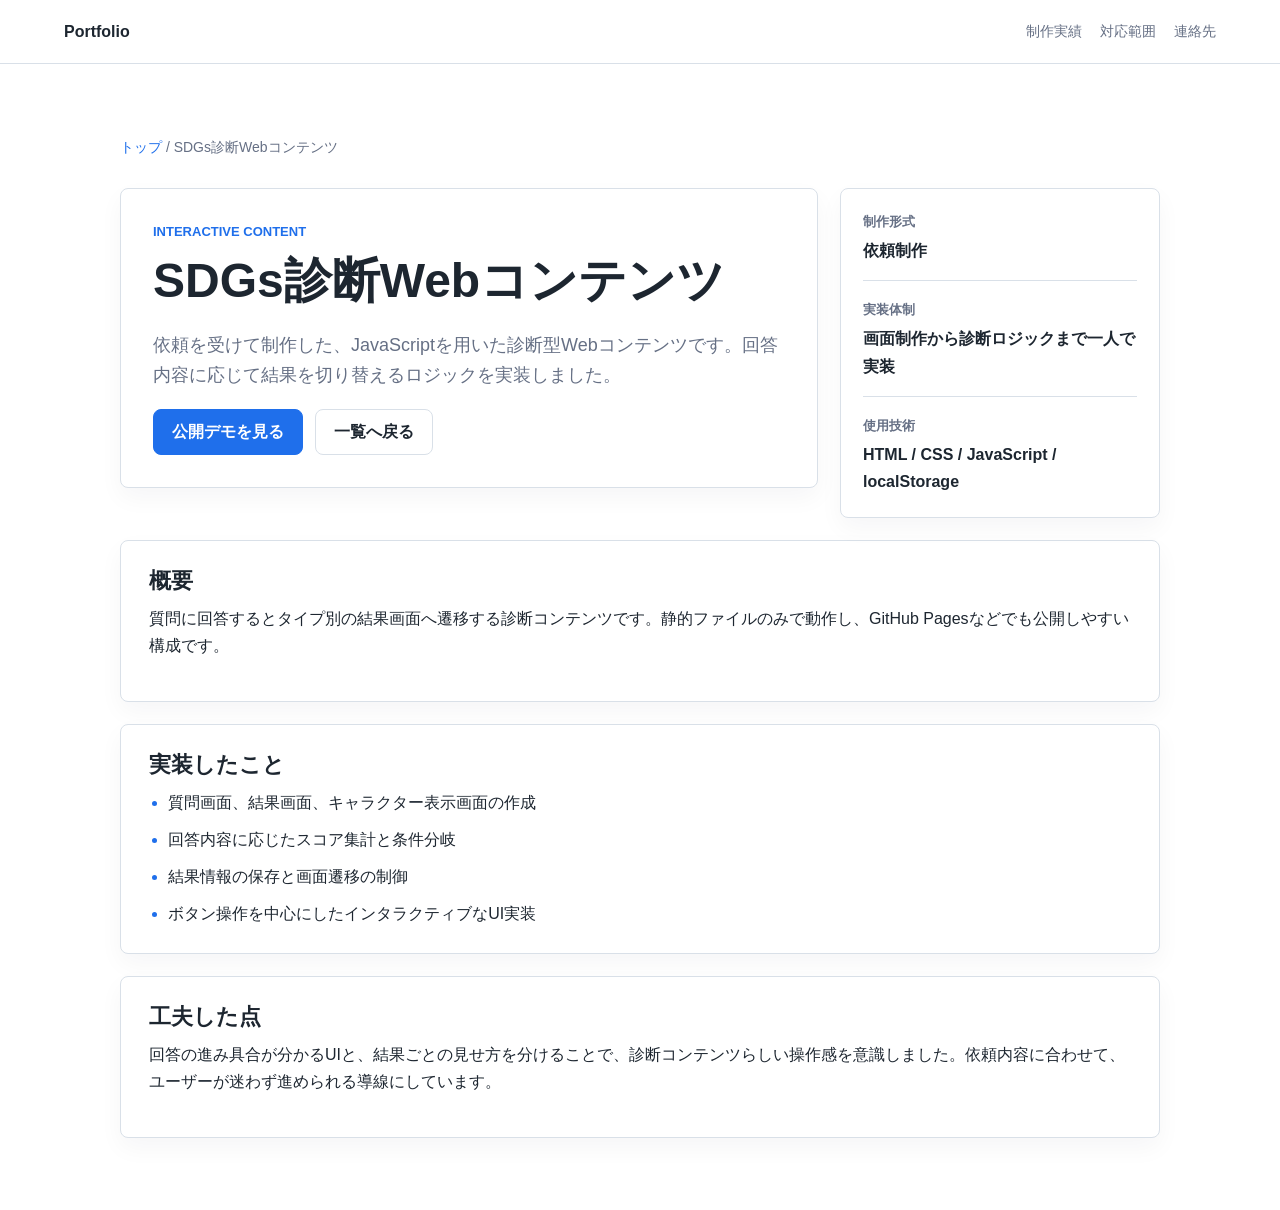
==== works/sdgs-check/index.html @ 724a5dda "Add files via upload first Add data" ====
<!doctype html>
<html lang="ja">
<head>
  <meta charset="utf-8">
  <meta name="viewport" content="width=device-width, initial-scale=1">
  <title>SDGs診断Webコンテンツ | 制作実績</title>
  <link rel="stylesheet" href="../../assets/css/style.css">
</head>
<body>
  <header class="site-header">
    <a class="site-logo" href="../../index.html">Portfolio</a>
    <nav class="site-nav" aria-label="主要ナビゲーション">
      <a href="../../index.html#works">制作実績</a>
      <a href="../../index.html#skills">対応範囲</a>
      <a href="../../index.html#contact">連絡先</a>
    </nav>
  </header>
  <main class="section work-detail">
    <p class="breadcrumb"><a href="../../index.html">トップ</a> / SDGs診断Webコンテンツ</p>
    <div class="detail-layout">
      <section class="work-hero-detail">
        <p class="section-label">Interactive Content</p>
        <h1>SDGs診断Webコンテンツ</h1>
        <p class="lead">依頼を受けて制作した、JavaScriptを用いた診断型Webコンテンツです。回答内容に応じて結果を切り替えるロジックを実装しました。</p>
        <div class="hero-actions">
          <a class="button primary" href="../../demos/sdgs-check/">公開デモを見る</a>
          <a class="button ghost" href="../../index.html#works">一覧へ戻る</a>
        </div>
      </section>

      <aside class="work-summary">
        <dl>
          <div><dt>制作形式</dt><dd>依頼制作</dd></div>
          <div><dt>実装体制</dt><dd>画面制作から診断ロジックまで一人で実装</dd></div>
          <div><dt>使用技術</dt><dd>HTML / CSS / JavaScript / localStorage</dd></div>
        </dl>
      </aside>

      <section class="detail-section">
        <h2>概要</h2>
        <p>質問に回答するとタイプ別の結果画面へ遷移する診断コンテンツです。静的ファイルのみで動作し、GitHub Pagesなどでも公開しやすい構成です。</p>
      </section>
      <section class="detail-section">
        <h2>実装したこと</h2>
        <ul class="plain-list">
          <li>質問画面、結果画面、キャラクター表示画面の作成</li>
          <li>回答内容に応じたスコア集計と条件分岐</li>
          <li>結果情報の保存と画面遷移の制御</li>
          <li>ボタン操作を中心にしたインタラクティブなUI実装</li>
        </ul>
      </section>
      <section class="detail-section">
        <h2>工夫した点</h2>
        <p>回答の進み具合が分かるUIと、結果ごとの見せ方を分けることで、診断コンテンツらしい操作感を意識しました。依頼内容に合わせて、ユーザーが迷わず進められる導線にしています。</p>
      </section>
    </div>
  </main>
</body>
</html>
---- assets/css/style.css ----
:root {
  --bg: #ffffff;
  --surface: #f7f8fa;
  --surface-strong: #eef2f6;
  --text: #1d2630;
  --muted: #667085;
  --line: #d9e0e8;
  --primary: #1f6feb;
  --primary-dark: #174ea6;
  --accent: #0f8f72;
  --warning: #b7791f;
  --radius: 8px;
  --shadow: 0 18px 48px rgba(22, 34, 51, 0.08);
}

* {
  box-sizing: border-box;
}

html {
  scroll-behavior: smooth;
}

body {
  margin: 0;
  background: var(--bg);
  color: var(--text);
  font-family: Arial, "Hiragino Kaku Gothic ProN", "Yu Gothic", Meiryo, sans-serif;
  line-height: 1.7;
}

a {
  color: inherit;
}

.site-header {
  position: sticky;
  top: 0;
  z-index: 20;
  display: flex;
  align-items: center;
  justify-content: space-between;
  gap: 24px;
  padding: 18px clamp(20px, 5vw, 72px);
  background: rgba(255, 255, 255, 0.94);
  border-bottom: 1px solid var(--line);
  backdrop-filter: blur(12px);
}

.site-logo {
  font-weight: 700;
  text-decoration: none;
  letter-spacing: 0;
}

.site-nav {
  display: flex;
  flex-wrap: wrap;
  gap: 18px;
  color: var(--muted);
  font-size: 14px;
}

.site-nav a,
.card-actions a {
  text-decoration: none;
}

.site-nav a:hover,
.card-actions a:hover {
  color: var(--primary);
}

.section {
  width: min(1120px, calc(100% - 40px));
  margin: 0 auto;
  padding: 72px 0;
}

.hero {
  display: grid;
  grid-template-columns: minmax(0, 1.35fr) minmax(280px, 0.65fr);
  align-items: center;
  gap: 48px;
  min-height: 620px;
}

.eyebrow,
.section-label,
.work-type {
  margin: 0 0 10px;
  color: var(--primary);
  font-size: 13px;
  font-weight: 700;
  letter-spacing: 0;
  text-transform: uppercase;
}

h1,
h2,
h3,
p {
  margin-top: 0;
}

h1 {
  max-width: 760px;
  margin-bottom: 20px;
  font-size: 48px;
  line-height: 1.18;
}

.hero-title span {
  display: block;
}

h2 {
  margin-bottom: 16px;
  font-size: 34px;
  line-height: 1.25;
}

.intro-title {
  white-space: nowrap;
}

h3 {
  margin-bottom: 10px;
  font-size: 22px;
  line-height: 1.35;
}

.lead {
  max-width: 720px;
  color: var(--muted);
  font-size: 18px;
}

.hero-actions,
.card-actions {
  display: flex;
  flex-wrap: wrap;
  gap: 12px;
  align-items: center;
}

.button {
  display: inline-flex;
  align-items: center;
  justify-content: center;
  min-height: 46px;
  padding: 0 18px;
  border: 1px solid var(--line);
  border-radius: var(--radius);
  font-weight: 700;
  text-decoration: none;
}

.button.primary {
  border-color: var(--primary);
  background: var(--primary);
  color: #fff;
}

.button.ghost {
  background: #fff;
}

.hero-panel {
  display: grid;
  gap: 12px;
  padding: 24px;
  background: var(--surface);
  border: 1px solid var(--line);
  border-radius: var(--radius);
  box-shadow: var(--shadow);
}

.hero-panel span {
  display: block;
  padding: 12px 14px;
  background: #fff;
  border: 1px solid var(--line);
  border-radius: var(--radius);
  color: #344054;
  font-weight: 700;
}

.intro,
.split,
.contact {
  display: grid;
  grid-template-columns: 0.8fr 1.2fr;
  gap: 40px;
  border-top: 1px solid var(--line);
}

.section-heading {
  margin-bottom: 28px;
}

.work-grid {
  display: grid;
  grid-template-columns: repeat(3, minmax(0, 1fr));
  gap: 22px;
}

.work-card {
  display: flex;
  flex-direction: column;
  overflow: hidden;
  background: #fff;
  border: 1px solid var(--line);
  border-radius: var(--radius);
  box-shadow: 0 10px 24px rgba(22, 34, 51, 0.05);
}

.work-visual {
  min-height: 180px;
  background-color: var(--surface-strong);
  background-size: cover;
  background-position: center;
}

.band-preview {
  background-image: linear-gradient(135deg, rgba(15, 143, 114, 0.72), rgba(31, 111, 235, 0.2)), url("../../demos/band-site/haikei.jpg");
}

.sdgs-preview {
  background-image: linear-gradient(135deg, rgba(15, 143, 114, 0.88), rgba(255, 255, 255, 0.15)), url("../../demos/sdgs-check/picture/haikei.png");
}

.zaikou-preview {
  background:
    linear-gradient(135deg, rgba(31, 111, 235, 0.18), rgba(15, 143, 114, 0.2)),
    repeating-linear-gradient(0deg, #fff 0, #fff 24px, #e6edf5 25px),
    linear-gradient(90deg, #f5f8fb, #ffffff);
}

.work-body {
  display: flex;
  flex: 1;
  flex-direction: column;
  padding: 22px;
}

.work-body p {
  color: var(--muted);
}

.tag-list,
.tech-list {
  display: flex;
  flex-wrap: wrap;
  gap: 8px;
}

.tag-list {
  margin: auto 0 20px;
}

.tag-list span,
.tech-list span {
  display: inline-flex;
  align-items: center;
  min-height: 32px;
  padding: 4px 10px;
  background: var(--surface);
  border: 1px solid var(--line);
  border-radius: 999px;
  color: #344054;
  font-size: 13px;
  font-weight: 700;
}

.card-actions {
  padding-top: 16px;
  border-top: 1px solid var(--line);
  color: var(--primary);
  font-weight: 700;
}

.muted-link {
  color: var(--muted);
}

.check-list {
  display: grid;
  gap: 12px;
  margin: 0;
  padding: 0;
  list-style: none;
}

.check-list li {
  padding: 14px 16px;
  background: var(--surface);
  border: 1px solid var(--line);
  border-radius: var(--radius);
}

.tech-section {
  border-top: 1px solid var(--line);
}

.ai-note {
  max-width: 760px;
  margin: 18px 0 0;
  color: var(--muted);
  font-size: 14px;
}

.contact {
  align-items: start;
  border-bottom: 1px solid var(--line);
}

.contact-mail {
  display: inline-flex;
  margin-top: 8px;
  color: var(--primary);
  font-size: 18px;
  font-weight: 700;
}

.site-footer {
  padding: 28px 20px;
  color: var(--muted);
  text-align: center;
}

.work-detail {
  max-width: 1040px;
}

.breadcrumb {
  margin-bottom: 28px;
  color: var(--muted);
  font-size: 14px;
}

.breadcrumb a {
  color: var(--primary);
  text-decoration: none;
}

.detail-layout {
  display: grid;
  grid-template-columns: minmax(0, 1fr) 320px;
  gap: 22px;
  align-items: start;
}

.work-hero-detail,
.work-summary,
.detail-section {
  background: #fff;
  border: 1px solid var(--line);
  border-radius: var(--radius);
  box-shadow: 0 10px 24px rgba(22, 34, 51, 0.04);
}

.work-hero-detail {
  padding: 32px;
}

.work-summary {
  position: sticky;
  top: 92px;
  padding: 22px;
}

.work-summary dl {
  display: grid;
  gap: 18px;
  margin: 0;
}

.work-summary div {
  padding-bottom: 16px;
  border-bottom: 1px solid var(--line);
}

.work-summary div:last-child {
  padding-bottom: 0;
  border-bottom: 0;
}

.work-summary dt {
  margin-bottom: 4px;
  color: var(--muted);
  font-size: 13px;
  font-weight: 700;
}

.work-summary dd {
  margin: 0;
  color: var(--text);
  font-weight: 700;
}

.detail-section {
  grid-column: 1 / -1;
  padding: 26px 28px;
}

.detail-section h2 {
  margin-bottom: 10px;
  font-size: 22px;
}

.plain-list {
  display: grid;
  gap: 10px;
  margin: 0;
  padding-left: 1.2em;
}

.plain-list li::marker {
  color: var(--primary);
}

@media (max-width: 900px) {
  .hero,
  .intro,
  .split,
  .contact {
    grid-template-columns: 1fr;
  }

  .hero {
    min-height: auto;
    padding-top: 56px;
  }

  h1 {
    font-size: 40px;
  }

  .work-grid,
  .detail-layout {
    grid-template-columns: 1fr;
  }

  .work-summary {
    position: static;
  }
}

@media (max-width: 640px) {
  .site-header {
    align-items: flex-start;
    flex-direction: column;
    padding: 14px 20px;
  }

  .section {
    width: min(100% - 28px, 1120px);
    padding: 48px 0;
  }

  h1 {
    font-size: 32px;
  }

  h2 {
    font-size: 28px;
  }

  .intro-title {
    font-size: 25px;
  }

  .hero-actions,
  .card-actions {
    align-items: stretch;
    flex-direction: column;
  }

  .button {
    width: 100%;
  }

  .work-hero-detail,
  .work-summary,
  .detail-section {
    padding: 18px;
  }
}
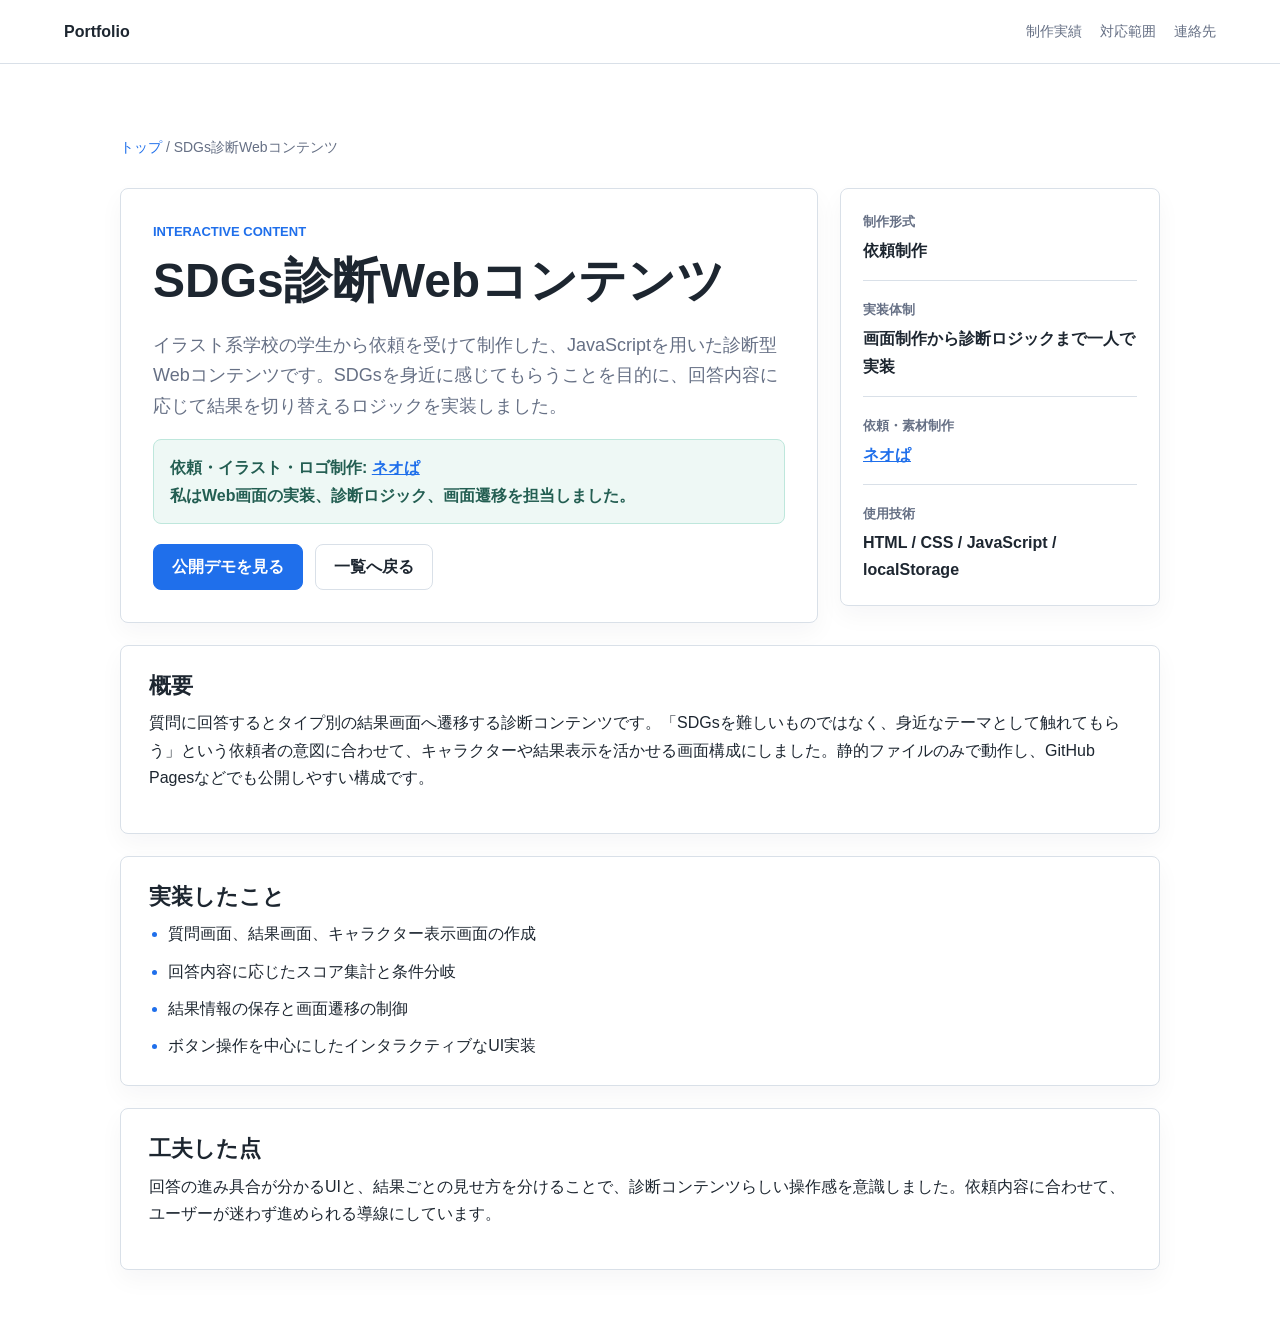
==== commit 463d418c: "Update index.html" ====
--- a/works/sdgs-check/index.html
+++ b/works/sdgs-check/index.html
@@ -21,7 +21,8 @@
       <section class="work-hero-detail">
         <p class="section-label">Interactive Content</p>
         <h1>SDGs診断Webコンテンツ</h1>
-        <p class="lead">依頼を受けて制作した、JavaScriptを用いた診断型Webコンテンツです。回答内容に応じて結果を切り替えるロジックを実装しました。</p>
+        <p class="lead">イラスト系学校の学生から依頼を受けて制作した、JavaScriptを用いた診断型Webコンテンツです。SDGsを身近に感じてもらうことを目的に、回答内容に応じて結果を切り替えるロジックを実装しました。</p>
+        <p class="credit-note">依頼・イラスト・ロゴ制作: <a href="https://x.com/neondha?s=11" target="_blank" rel="noopener noreferrer">ネオぱ</a><br>私はWeb画面の実装、診断ロジック、画面遷移を担当しました。</p>
         <div class="hero-actions">
           <a class="button primary" href="../../demos/sdgs-check/">公開デモを見る</a>
           <a class="button ghost" href="../../index.html#works">一覧へ戻る</a>
@@ -32,13 +33,14 @@
         <dl>
           <div><dt>制作形式</dt><dd>依頼制作</dd></div>
           <div><dt>実装体制</dt><dd>画面制作から診断ロジックまで一人で実装</dd></div>
+          <div><dt>依頼・素材制作</dt><dd><a href="https://x.com/neondha?s=11" target="_blank" rel="noopener noreferrer">ネオぱ</a></dd></div>
           <div><dt>使用技術</dt><dd>HTML / CSS / JavaScript / localStorage</dd></div>
         </dl>
       </aside>
 
       <section class="detail-section">
         <h2>概要</h2>
-        <p>質問に回答するとタイプ別の結果画面へ遷移する診断コンテンツです。静的ファイルのみで動作し、GitHub Pagesなどでも公開しやすい構成です。</p>
+        <p>質問に回答するとタイプ別の結果画面へ遷移する診断コンテンツです。「SDGsを難しいものではなく、身近なテーマとして触れてもらう」という依頼者の意図に合わせて、キャラクターや結果表示を活かせる画面構成にしました。静的ファイルのみで動作し、GitHub Pagesなどでも公開しやすい構成です。</p>
       </section>
       <section class="detail-section">
         <h2>実装したこと</h2>
--- a/assets/css/style.css
+++ b/assets/css/style.css
@@ -248,6 +248,18 @@
   color: var(--muted);
 }
 
+.work-credit {
+  margin-top: -4px;
+  font-size: 13px;
+  font-weight: 700;
+}
+
+.work-credit a,
+.credit-note a,
+.work-summary a {
+  color: var(--primary);
+}
+
 .tag-list,
 .tech-list {
   display: flex;
@@ -364,6 +376,16 @@
   padding: 32px;
 }
 
+.credit-note {
+  margin: 0 0 20px;
+  padding: 14px 16px;
+  background: #eef8f5;
+  border: 1px solid #bee7dc;
+  border-radius: var(--radius);
+  color: #235e52;
+  font-weight: 700;
+}
+
 .work-summary {
   position: sticky;
   top: 92px;
